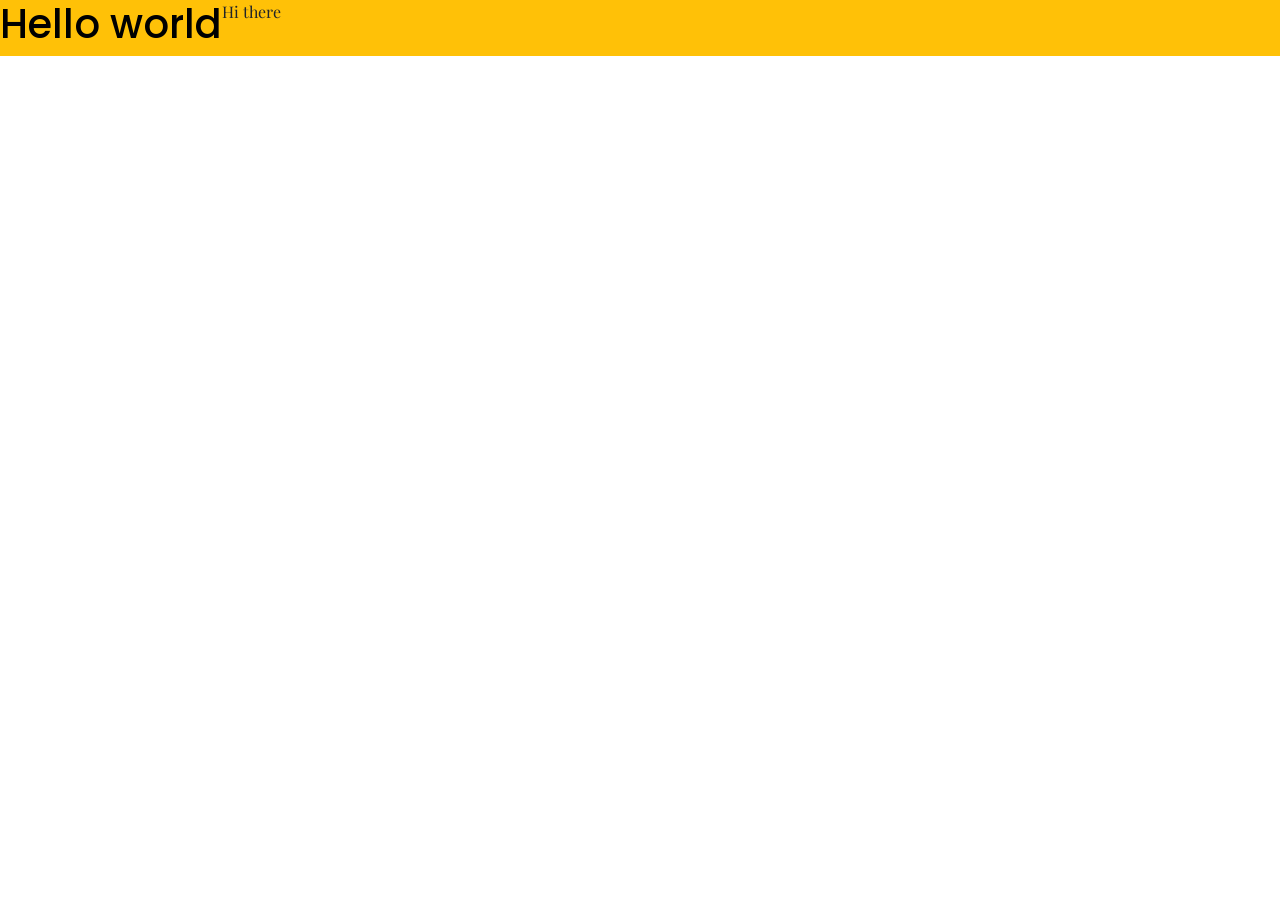
==== index.html @ 1c26becf "Added bootstrap and fonts" ====
<!doctype html>
<html lang="en">
  <head>
    <meta charset="UTF-8" />

    <link
      href="https://cdn.jsdelivr.net/npm/bootstrap@5.3.8/dist/css/bootstrap.min.css"
      rel="stylesheet"
      integrity="sha384-sRIl4kxILFvY47J16cr9ZwB07vP4J8+LH7qKQnuqkuIAvNWLzeN8tE5YBujZqJLB"
      crossorigin="anonymous"
    />
    <link rel="preconnect" href="https://fonts.googleapis.com" />
    <link rel="preconnect" href="https://fonts.gstatic.com" crossorigin />
    <link
      href="https://fonts.googleapis.com/css2?family=Playfair+Display:wght@700&family=Poppins:wght@500;700;800&display=swap"
      rel="stylesheet"
    />
    <script
      src="https://cdn.jsdelivr.net/npm/bootstrap@5.3.8/dist/js/bootstrap.bundle.min.js"
      integrity="sha384-FKyoEForCGlyvwx9Hj09JcYn3nv7wiPVlz7YYwJrWVcXK/BmnVDxM+D2scQbITxI"
      crossorigin="anonymous"
    ></script>
    <link rel="stylesheet" href="styles/portfolio.css" />
    <meta name="viewport" content="width=device-width, initial-scale=1.0" />
    <title>Document</title>
  </head>
  <body>
    <div class="d-flex bg-warning">
      <h1>Hello world</h1>
      <p>Hi there</p>
    </div>
  </body>
</html>
---- styles/portfolio.css ----
/* font-family: "Poppins", sans-serif; */
/* font-family: "Playfair Display", serif; */

body {
}

h1 {
  color: black;
  font-family: "Poppins", sans-serif;
}

p {
  font-family: "Playfair Display", serif;
  font-weight: normal;
}
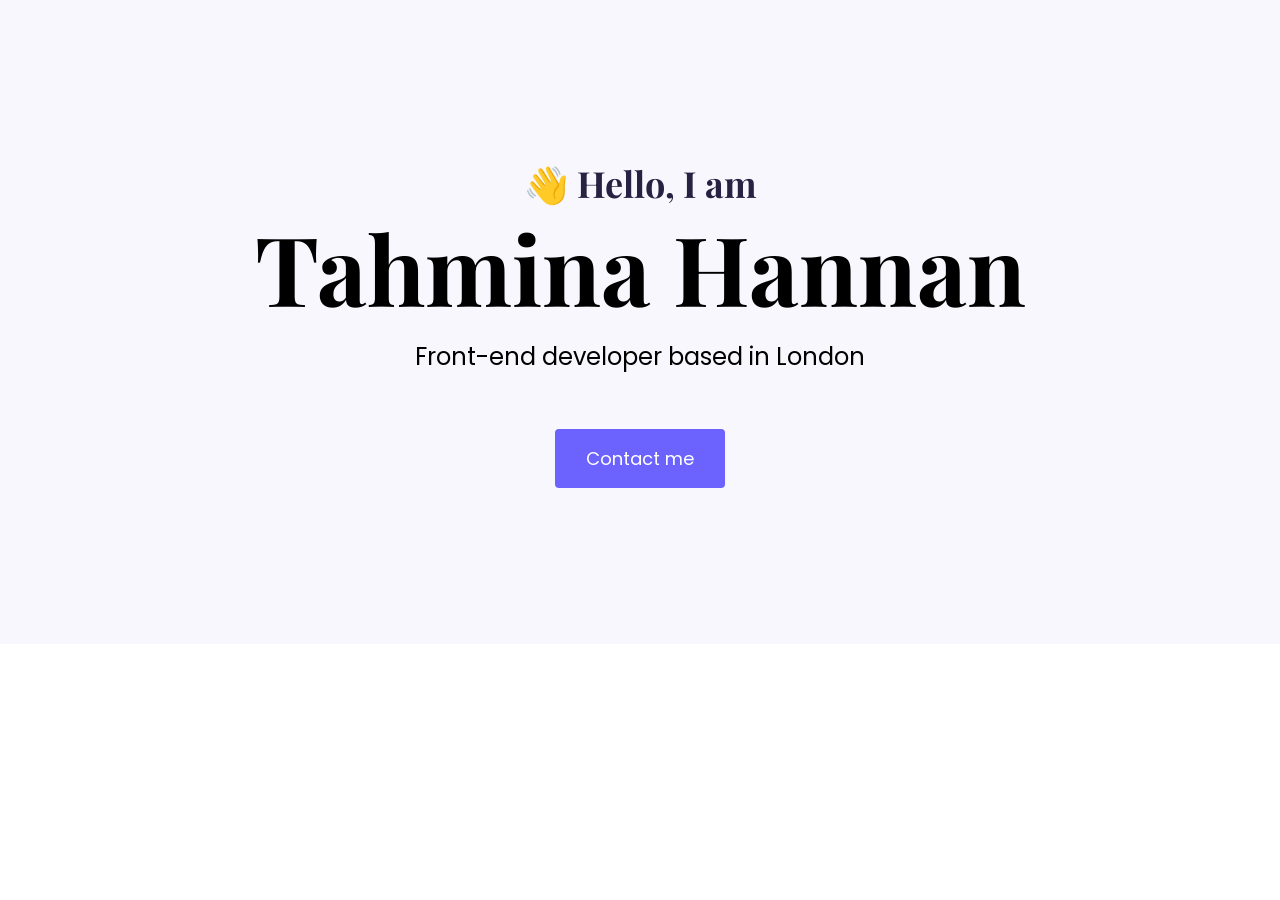
==== commit 0f70c098: "Added bootstrap CSS to homepage hero" ====
--- a/index.html
+++ b/index.html
@@ -9,12 +9,17 @@
       integrity="sha384-sRIl4kxILFvY47J16cr9ZwB07vP4J8+LH7qKQnuqkuIAvNWLzeN8tE5YBujZqJLB"
       crossorigin="anonymous"
     />
-    <link rel="preconnect" href="https://fonts.googleapis.com" />
-    <link rel="preconnect" href="https://fonts.gstatic.com" crossorigin />
+
     <link
       href="https://fonts.googleapis.com/css2?family=Playfair+Display:wght@700&family=Poppins:wght@500;700;800&display=swap"
       rel="stylesheet"
     />
+
+    <link
+      href="https://fonts.googleapis.com/css2?family=Playfair+Display:wght@700&family=Poppins:wght@500;700;800&display=swap"
+      rel="stylesheet"
+    />
+
     <script
       src="https://cdn.jsdelivr.net/npm/bootstrap@5.3.8/dist/js/bootstrap.bundle.min.js"
       integrity="sha384-FKyoEForCGlyvwx9Hj09JcYn3nv7wiPVlz7YYwJrWVcXK/BmnVDxM+D2scQbITxI"
@@ -25,9 +30,15 @@
     <title>Document</title>
   </head>
   <body>
-    <div class="d-flex bg-warning">
-      <h1>Hello world</h1>
-      <p>Hi there</p>
+    <div class="hero">
+      <p>👋 Hello, I am</p>
+
+      <h1>Tahmina Hannan</h1>
+      <h2 class="mb-5">Front-end developer based in London</h2>
+
+      <div>
+        <a href="#" class="btn btn-branding">Contact me</a>
+      </div>
     </div>
   </body>
 </html>
--- a/styles/portfolio.css
+++ b/styles/portfolio.css
@@ -1,15 +1,62 @@
 /* font-family: "Poppins", sans-serif; */
 /* font-family: "Playfair Display", serif; */
 
+:root {
+  --branding-color: #6c63ff;
+  --secondary-color: #f9f7fe;
+  --heading-font-family: "Playfair Display", serif;
+  --default-font-family: "Poppins", sans-serif;
+}
+
 body {
+  font-family: var(--default-font-family);
+}
+
+h1,
+h2,
+h3,
+h4,
+h5,
+h6 {
+  color: black;
+  font-family: var(--heading-font-family);
+  font-weight: bold;
 }
 
 h1 {
-  color: black;
-  font-family: "Poppins", sans-serif;
+  font-size: 96px;
+}
+p {
+  font-weight: normal;
 }
 
-p {
-  font-family: "Playfair Display", serif;
+.hero {
+  font-size: 36px;
+  background: var(--secondary-color);
+  text-align: center;
+  padding: 156px 0;
+}
+
+.hero p {
+  font-family: var(--heading-font-family);
+  font-size: 36px;
+  font-weight: bold;
+  margin: 0;
+  color: #272142;
+}
+
+.hero h2 {
+  font-family: "Poppins", sans-serif;
   font-weight: normal;
+  line-height: 2;
+  font-size: 24px;
 }
+
+.btn-branding {
+  background-color: var(--branding-color);
+  border-radius: 4px;
+  color: white;
+  font-size: 18px;
+  line-height: 27px;
+  padding: 15px 30px;
+}
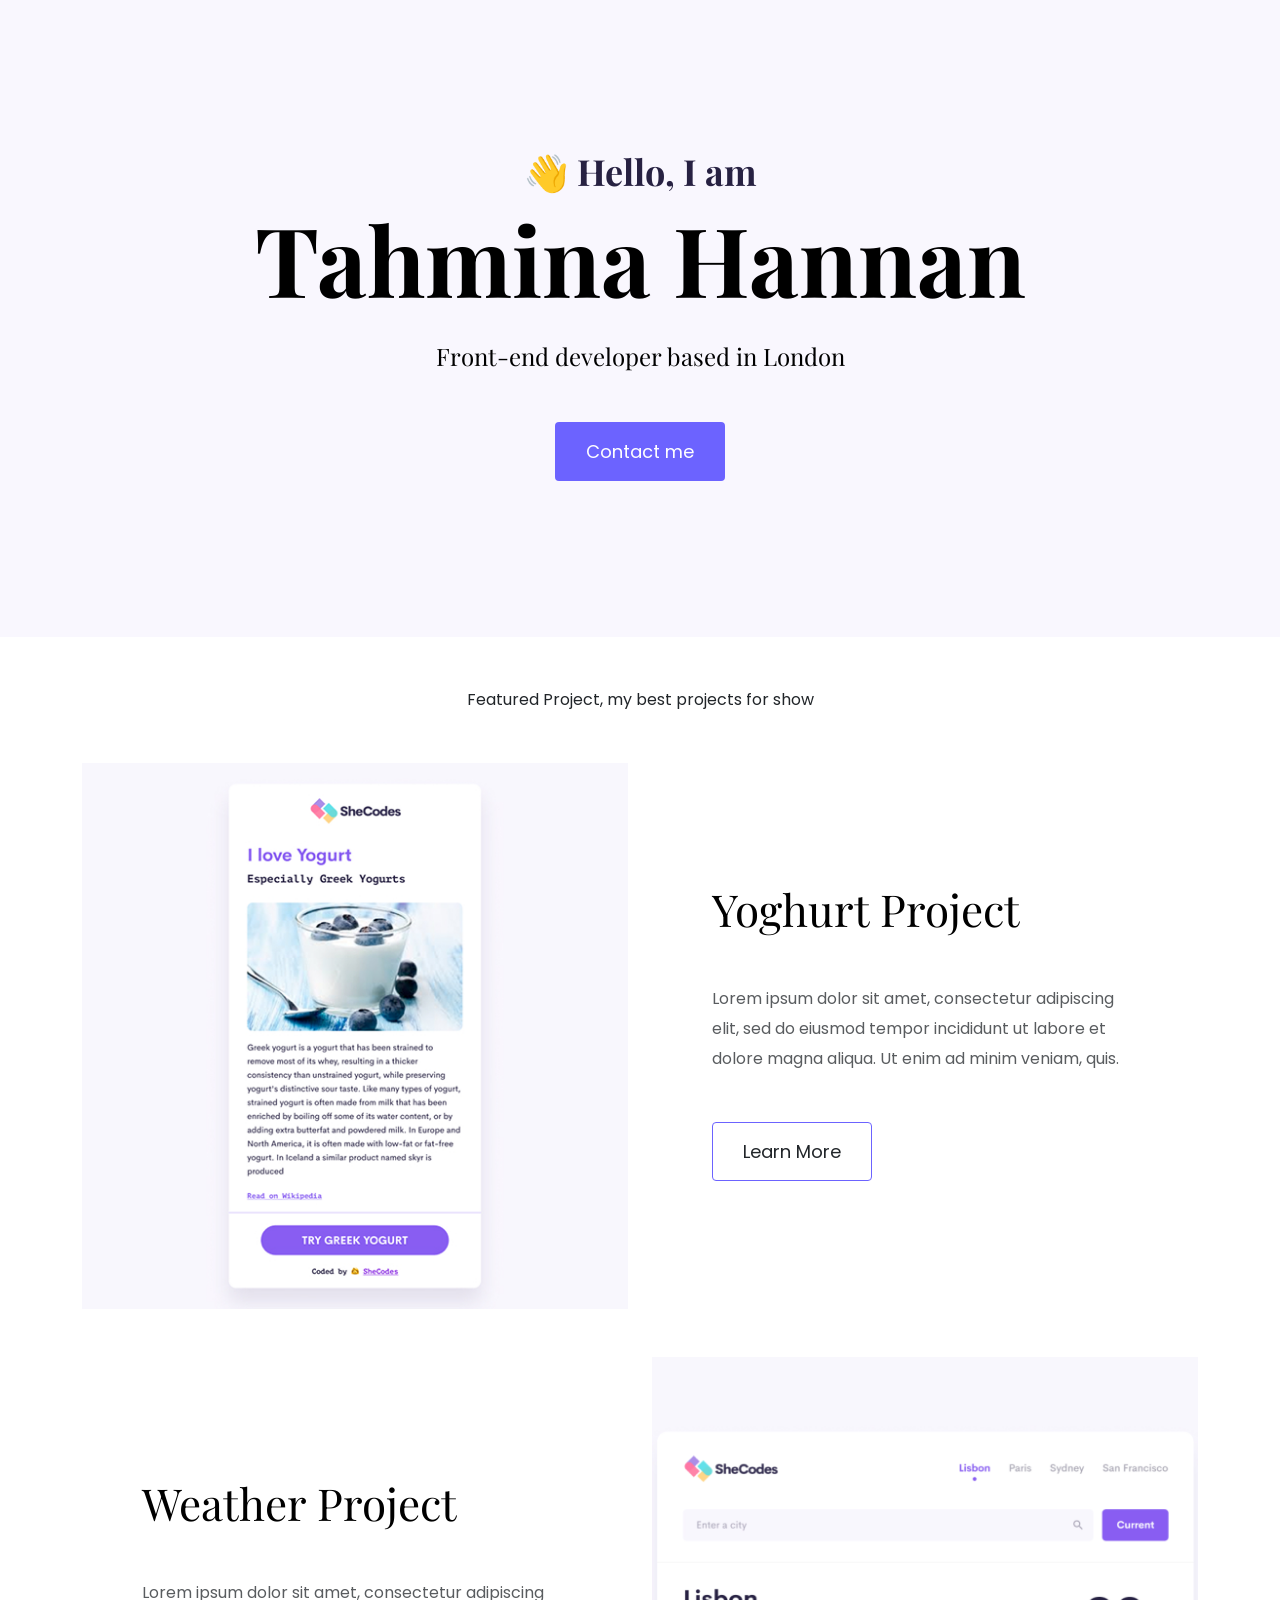
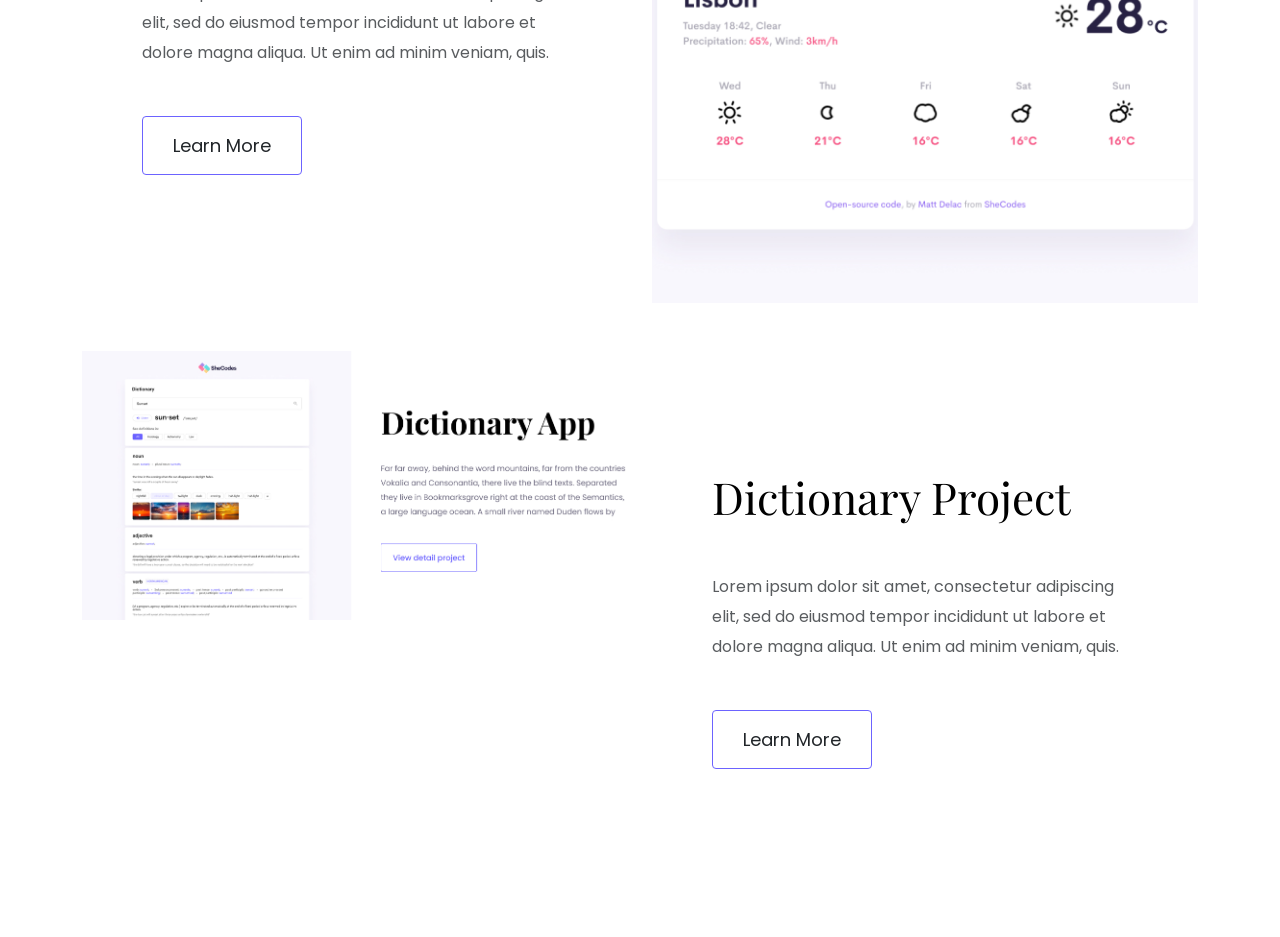
==== commit 21502728: "Added 2 more projects and applied containers" ====
--- a/index.html
+++ b/index.html
@@ -29,6 +29,7 @@
     <meta name="viewport" content="width=device-width, initial-scale=1.0" />
     <title>Document</title>
   </head>
+
   <body>
     <div class="hero">
       <p>👋 Hello, I am</p>
@@ -40,5 +41,79 @@
         <a href="#" class="btn btn-branding">Contact me</a>
       </div>
     </div>
+
+    <p class="text-center m-5">Featured Project, my best projects for show</p>
+
+    <div class="container">
+      <div class="row mb-5">
+        <!-- Yoghurt Project -->
+        <div class="col d-none d-lg-block">
+          <img
+            src="images/yoghurt.jpg"
+            class="img-fluid"
+            alt="Yoghurt Project"
+          />
+        </div>
+
+        <div class="col">
+          <div class="project-description">
+            <h2 class="mb-5">Yoghurt Project</h2>
+            <p class="mb-5 text-muted">
+              Lorem ipsum dolor sit amet, consectetur adipiscing elit, sed do
+              eiusmod tempor incididunt ut labore et dolore magna aliqua. Ut
+              enim ad minim veniam, quis.
+            </p>
+            <a href="" class="btn btn-branding-outline">Learn More</a>
+          </div>
+        </div>
+      </div>
+
+      <div class="row mb-5">
+        <!-- weather Project -->
+
+        <div class="col">
+          <div class="project-description">
+            <h2 class="mb-5">Weather Project</h2>
+            <p class="mb-5 text-muted">
+              Lorem ipsum dolor sit amet, consectetur adipiscing elit, sed do
+              eiusmod tempor incididunt ut labore et dolore magna aliqua. Ut
+              enim ad minim veniam, quis.
+            </p>
+
+            <a href="" class="btn btn-branding-outline">Learn More</a>
+          </div>
+        </div>
+        <div class="col d-none d-lg-block">
+          <img
+            src="images/weather.jpg"
+            class="img-fluid"
+            alt="Weather Project"
+          />
+        </div>
+      </div>
+
+      <div class="row mb-5">
+        <!-- Dictionary Project -->
+        <div class="col d-none d-lg-block">
+          <img
+            src="images/Dictionary.jpg"
+            class="img-fluid"
+            alt="Dictionary Project"
+          />
+        </div>
+
+        <div class="col">
+          <div class="project-description">
+            <h2 class="mb-5">Dictionary Project</h2>
+            <p class="mb-5 text-muted">
+              Lorem ipsum dolor sit amet, consectetur adipiscing elit, sed do
+              eiusmod tempor incididunt ut labore et dolore magna aliqua. Ut
+              enim ad minim veniam, quis.
+            </p>
+            <a href="" class="btn btn-branding-outline">Learn More</a>
+          </div>
+        </div>
+      </div>
+    </div>
   </body>
 </html>
--- a/styles/portfolio.css
+++ b/styles/portfolio.css
@@ -25,9 +25,17 @@
 
 h1 {
   font-size: 96px;
+  line-height: 1.5;
+}
+
+h2 {
+  font-weight: normal;
+  font-size: 44px;
 }
 p {
   font-weight: normal;
+  font-size: 16px;
+  line-height: 30px;
 }
 
 .hero {
@@ -46,9 +54,9 @@
 }
 
 .hero h2 {
-  font-family: "Poppins", sans-serif;
+  font-family: var(--heading-font-family);
   font-weight: normal;
-  line-height: 2;
+  line-height: 1.5;
   font-size: 24px;
 }
 
@@ -60,3 +68,26 @@
   line-height: 27px;
   padding: 15px 30px;
 }
+
+.btn-branding-outline {
+  columns: var(--branding-color);
+  border: 1px solid var(--branding-color);
+  border-radius: 4px;
+  font-size: 18px;
+  line-height: 27px;
+  padding: 15px 30px;
+}
+
+.project-description {
+  padding: 120px 60px;
+}
+
+@media (max-width: 900px) {
+  h1 {
+    font-size: 44px;
+    line-height: 2;
+  }
+  h2 {
+    font-size: 44px;
+  }
+}
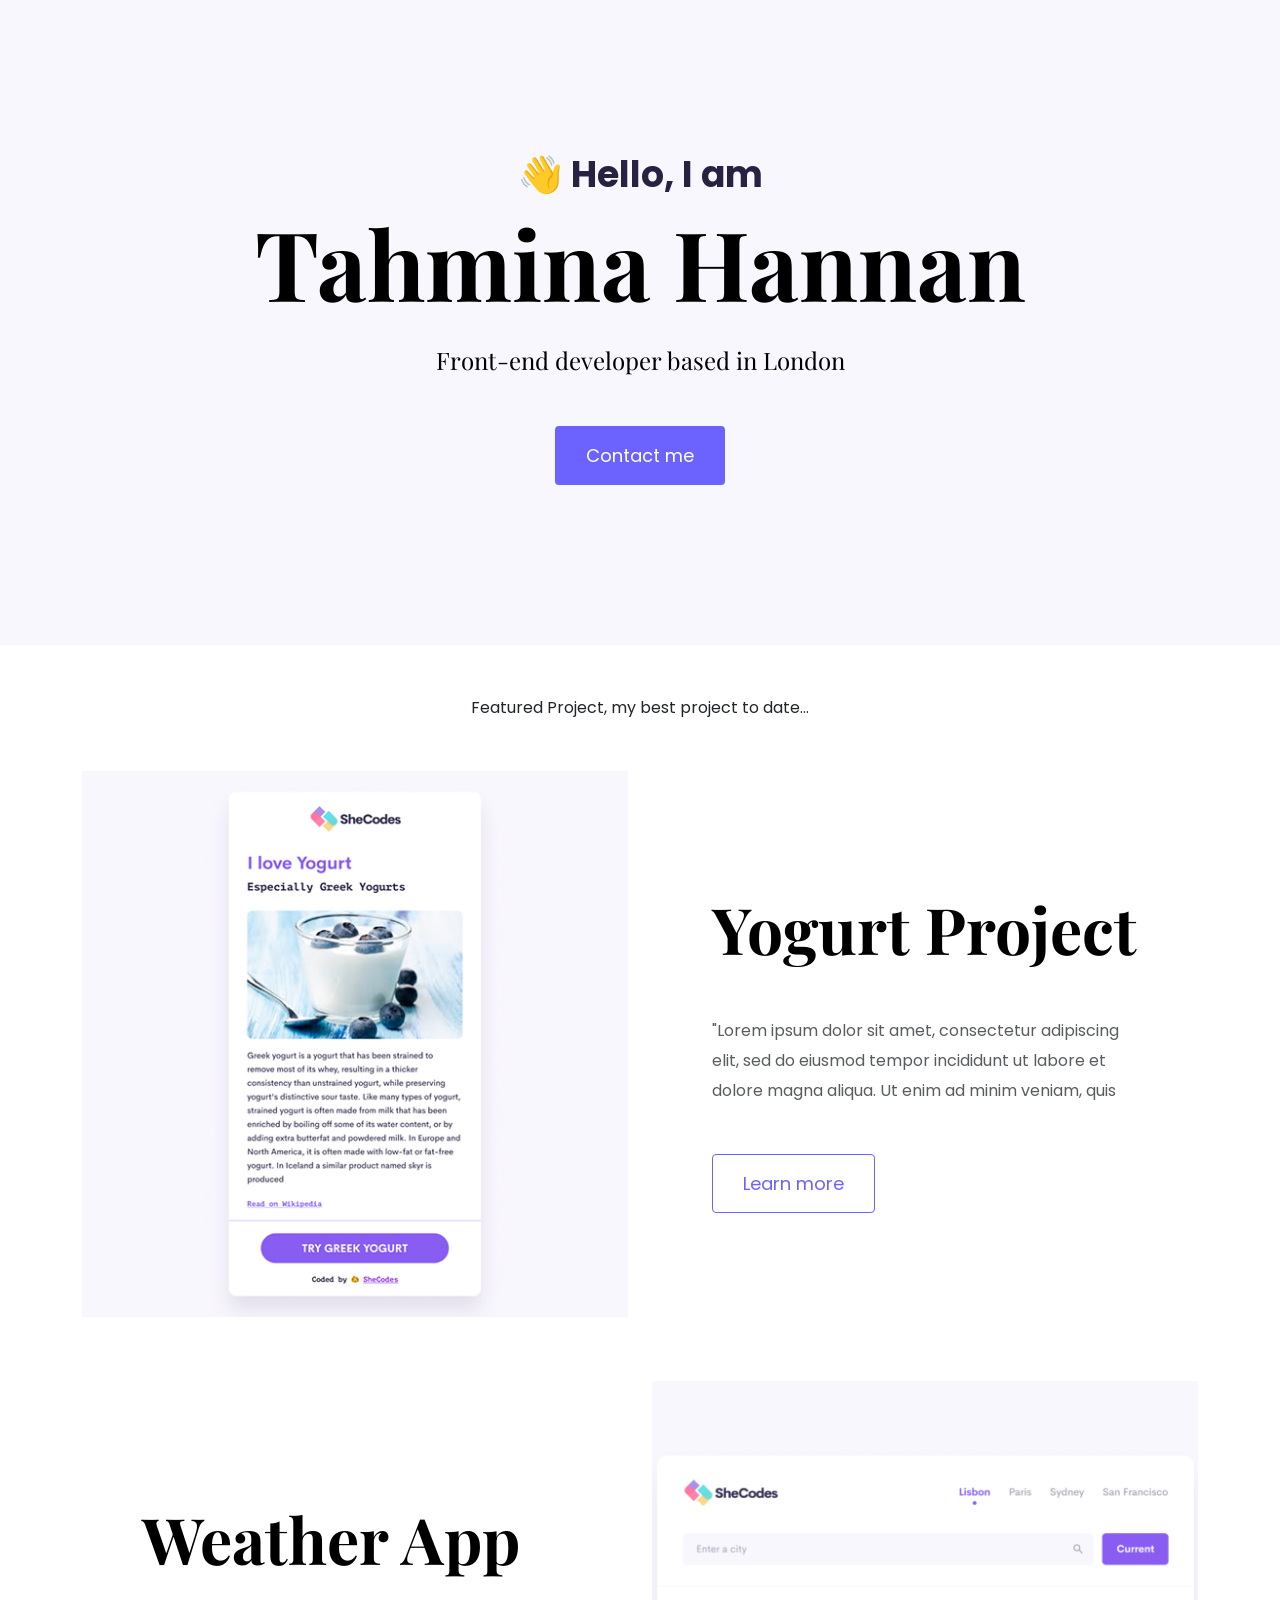
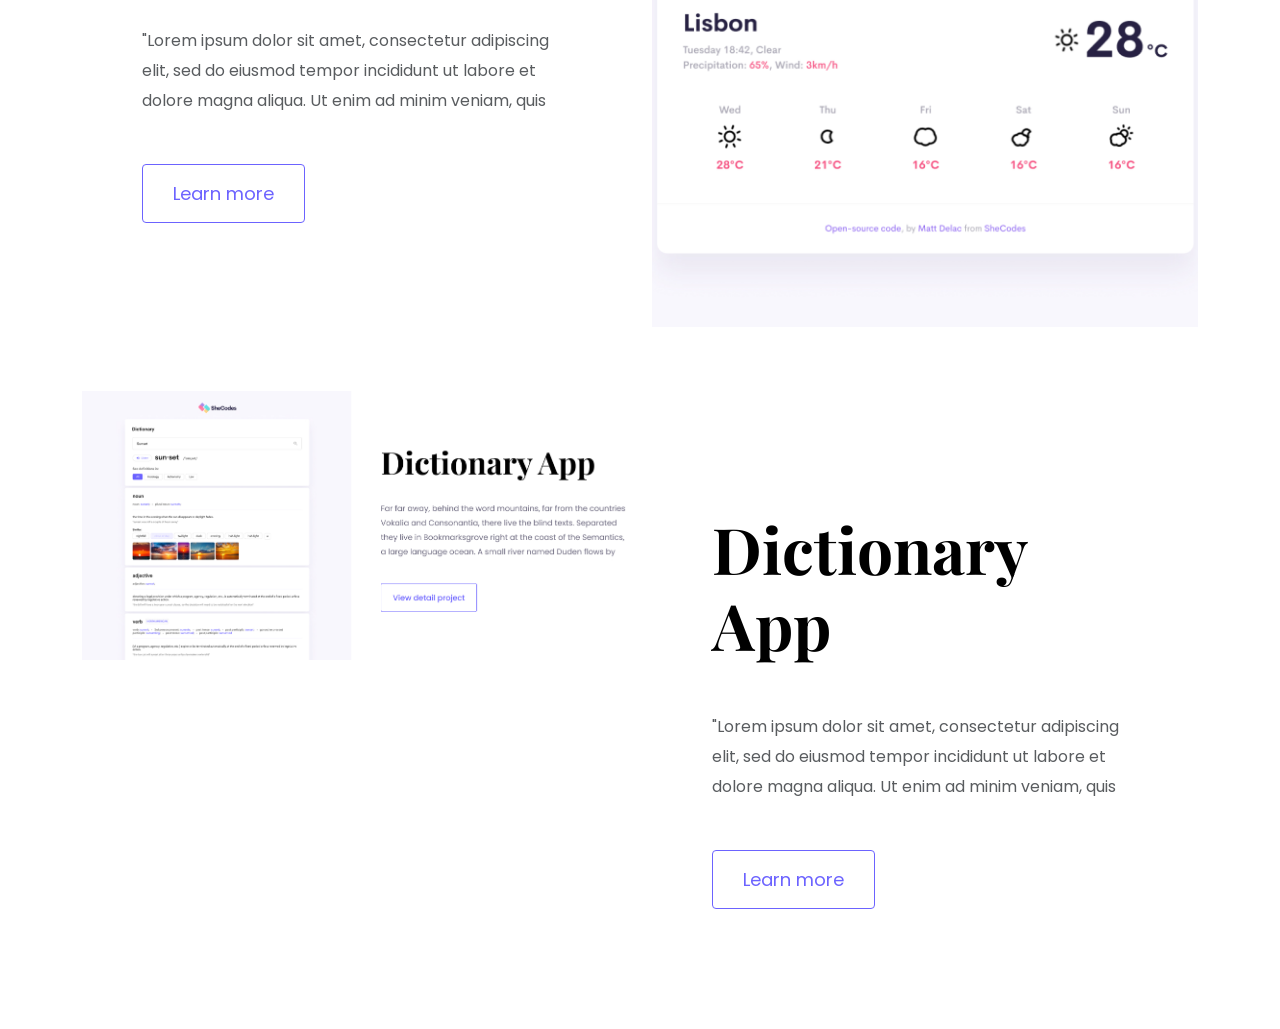
==== commit f514f7b3: "Adjusted html lines" ====
--- a/index.html
+++ b/index.html
@@ -41,76 +41,58 @@
         <a href="#" class="btn btn-branding">Contact me</a>
       </div>
     </div>
-
-    <p class="text-center m-5">Featured Project, my best projects for show</p>
-
+    <p class="text-center m-5">Featured Project, my best project to date...</p>
     <div class="container">
+      <!-- Yoghurt project -->
       <div class="row mb-5">
-        <!-- Yoghurt Project -->
         <div class="col d-none d-lg-block">
-          <img
-            src="images/yoghurt.jpg"
-            class="img-fluid"
-            alt="Yoghurt Project"
-          />
+          <img src="images/yoghurt.jpg" class="img-fluid" alt="" />
         </div>
-
         <div class="col">
-          <div class="project-description">
-            <h2 class="mb-5">Yoghurt Project</h2>
+          <div class="project-desciption">
+            <h2 class="mb-5">Yogurt Project</h2>
             <p class="mb-5 text-muted">
-              Lorem ipsum dolor sit amet, consectetur adipiscing elit, sed do
+              "Lorem ipsum dolor sit amet, consectetur adipiscing elit, sed do
               eiusmod tempor incididunt ut labore et dolore magna aliqua. Ut
-              enim ad minim veniam, quis.
+              enim ad minim veniam, quis
             </p>
-            <a href="" class="btn btn-branding-outline">Learn More</a>
+            <a href="" class="btn btn-branding-outline"> Learn more </a>
           </div>
         </div>
       </div>
 
+      <!-- Weather project -->
       <div class="row mb-5">
-        <!-- weather Project -->
-
         <div class="col">
-          <div class="project-description">
-            <h2 class="mb-5">Weather Project</h2>
+          <div class="project-desciption">
+            <h2 class="mb-5">Weather App</h2>
             <p class="mb-5 text-muted">
-              Lorem ipsum dolor sit amet, consectetur adipiscing elit, sed do
+              "Lorem ipsum dolor sit amet, consectetur adipiscing elit, sed do
               eiusmod tempor incididunt ut labore et dolore magna aliqua. Ut
-              enim ad minim veniam, quis.
+              enim ad minim veniam, quis
             </p>
-
-            <a href="" class="btn btn-branding-outline">Learn More</a>
+            <a href="" class="btn btn-branding-outline"> Learn more </a>
           </div>
         </div>
         <div class="col d-none d-lg-block">
-          <img
-            src="images/weather.jpg"
-            class="img-fluid"
-            alt="Weather Project"
-          />
+          <img src="images/weather.jpg" class="img-fluid" alt="" />
         </div>
       </div>
 
-      <div class="row mb-5">
-        <!-- Dictionary Project -->
+      <!-- Dictionary project -->
+      <div class="row">
         <div class="col d-none d-lg-block">
-          <img
-            src="images/Dictionary.jpg"
-            class="img-fluid"
-            alt="Dictionary Project"
-          />
+          <img src="images/Dictionary.jpg" class="img-fluid" alt="" />
         </div>
-
         <div class="col">
-          <div class="project-description">
-            <h2 class="mb-5">Dictionary Project</h2>
+          <div class="project-desciption">
+            <h2 class="mb-5">Dictionary App</h2>
             <p class="mb-5 text-muted">
-              Lorem ipsum dolor sit amet, consectetur adipiscing elit, sed do
+              "Lorem ipsum dolor sit amet, consectetur adipiscing elit, sed do
               eiusmod tempor incididunt ut labore et dolore magna aliqua. Ut
-              enim ad minim veniam, quis.
+              enim ad minim veniam, quis
             </p>
-            <a href="" class="btn btn-branding-outline">Learn More</a>
+            <a href="" class="btn btn-branding-outline"> Learn more </a>
           </div>
         </div>
       </div>
--- a/styles/portfolio.css
+++ b/styles/portfolio.css
@@ -29,9 +29,9 @@
 }
 
 h2 {
-  font-weight: normal;
-  font-size: 44px;
+  font-size: 64px;
 }
+
 p {
   font-weight: normal;
   font-size: 16px;
@@ -39,14 +39,12 @@
 }
 
 .hero {
-  font-size: 36px;
   background: var(--secondary-color);
   text-align: center;
-  padding: 156px 0;
+  padding: 160px 20px;
 }
 
 .hero p {
-  font-family: var(--heading-font-family);
   font-size: 36px;
   font-weight: bold;
   margin: 0;
@@ -61,7 +59,7 @@
 }
 
 .btn-branding {
-  background-color: var(--branding-color);
+  background: var(--branding-color);
   border-radius: 4px;
   color: white;
   font-size: 18px;
@@ -70,7 +68,7 @@
 }
 
 .btn-branding-outline {
-  columns: var(--branding-color);
+  color: var(--branding-color);
   border: 1px solid var(--branding-color);
   border-radius: 4px;
   font-size: 18px;
@@ -78,7 +76,7 @@
   padding: 15px 30px;
 }
 
-.project-description {
+.project-desciption {
   padding: 120px 60px;
 }
 
@@ -87,7 +85,17 @@
     font-size: 44px;
     line-height: 2;
   }
+
   h2 {
     font-size: 44px;
   }
+
+  .hero {
+    padding: 80px 20px;
+  }
+
+  .project-desciption {
+    padding: 0;
+    text-align: center;
+  }
 }
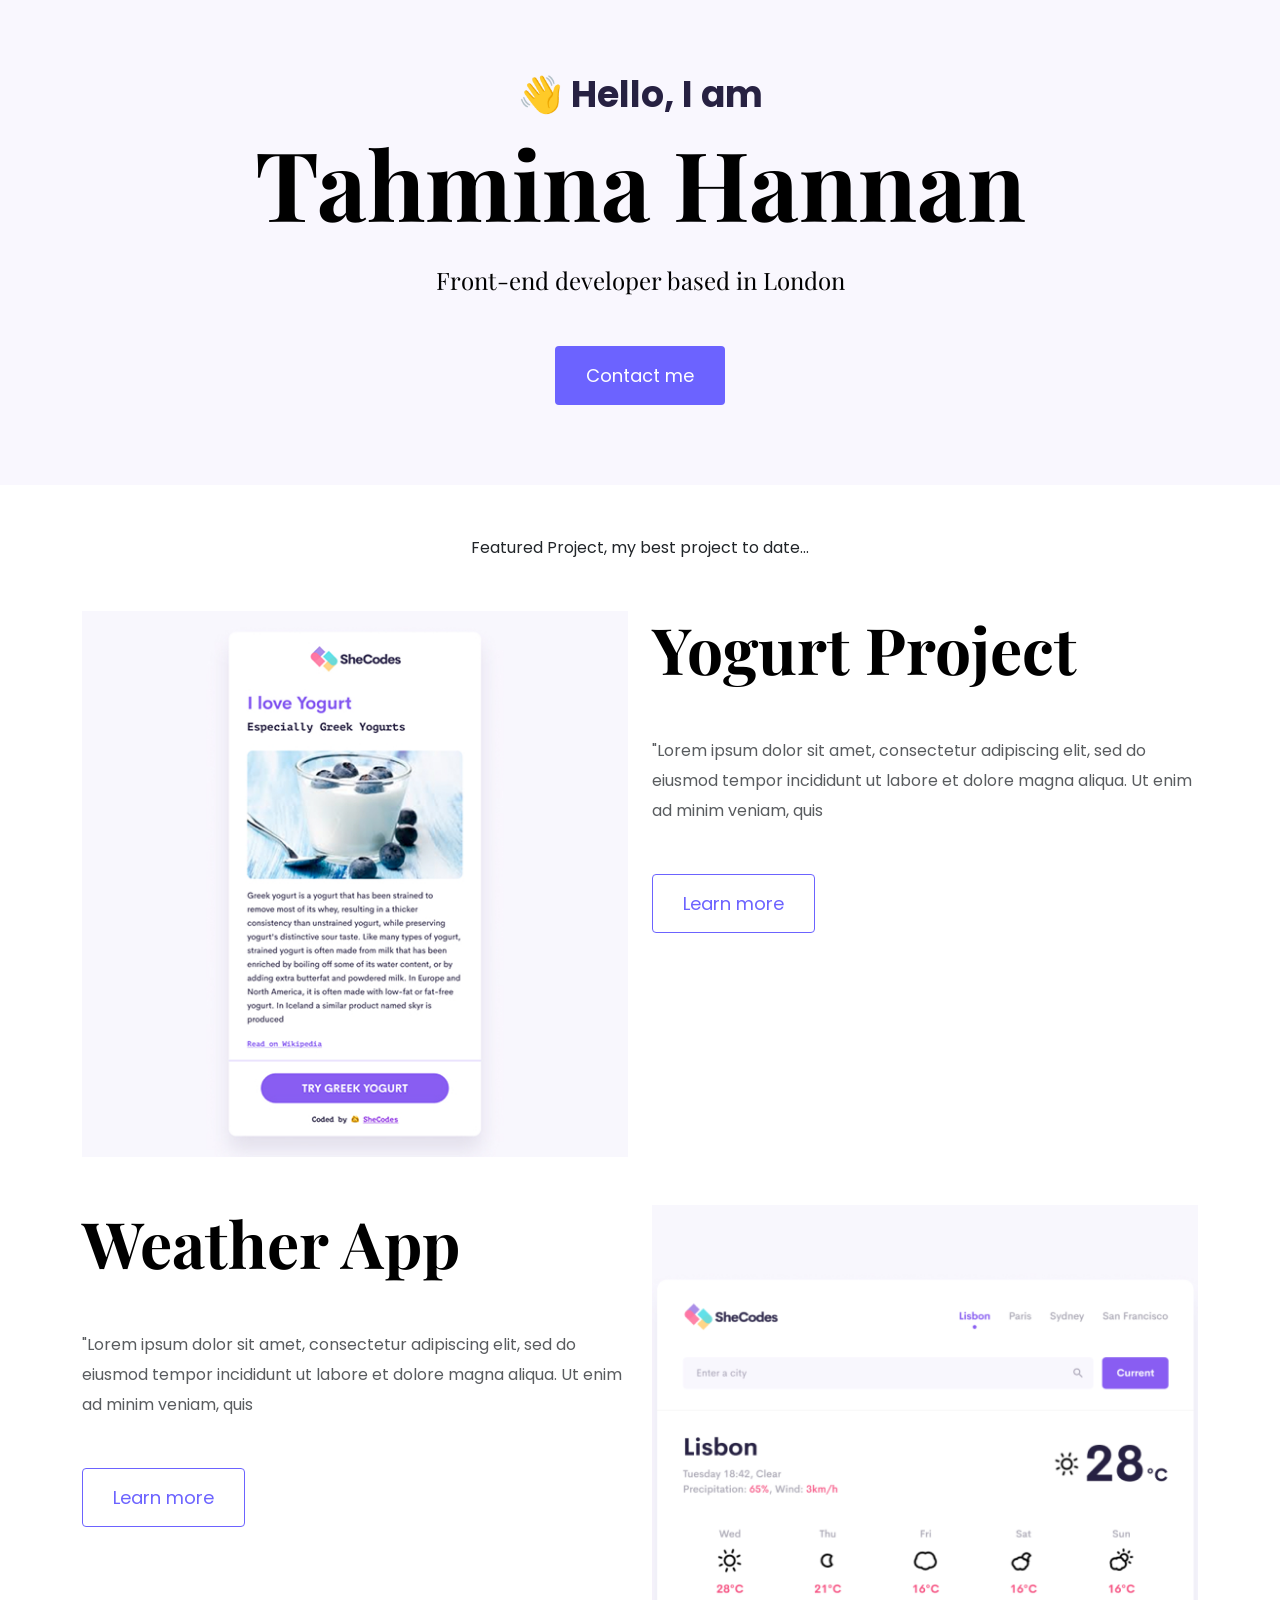
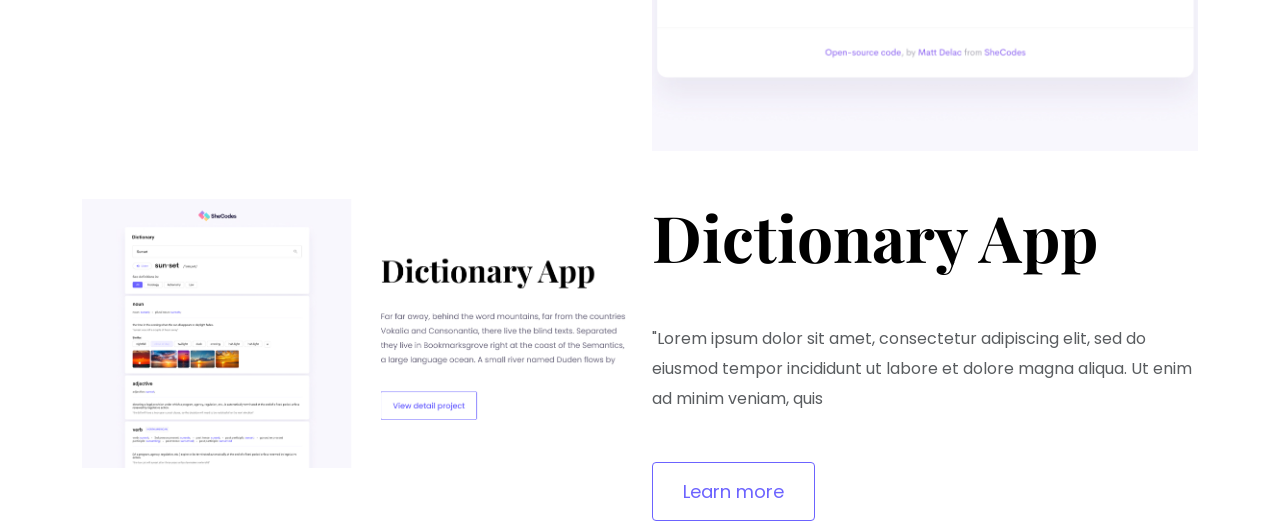
==== commit dc832c35: "Added works page with added css" ====
--- a/index.html
+++ b/index.html
@@ -27,7 +27,7 @@
     ></script>
     <link rel="stylesheet" href="styles/portfolio.css" />
     <meta name="viewport" content="width=device-width, initial-scale=1.0" />
-    <title>Document</title>
+    <title>Homepage</title>
   </head>
 
   <body>
--- a/styles/portfolio.css
+++ b/styles/portfolio.css
@@ -44,6 +44,20 @@
   padding: 160px 20px;
 }
 
+.hero {
+  padding: 80px 20px;
+}
+
+.content {
+  text-align: center;
+  padding: 0;
+}
+
+.project-description {
+  padding: 0;
+  text-align: center;
+}
+
 .hero p {
   font-size: 36px;
   font-weight: bold;
@@ -56,6 +70,35 @@
   font-weight: normal;
   line-height: 1.5;
   font-size: 24px;
+}
+
+.content-container {
+  padding: 160px 20px;
+}
+
+.content h1 {
+  font-size: 64px;
+  line-height: 80px;
+}
+
+.content h2 {
+  font-size: 18px;
+  font-family: var(--default-font-family);
+}
+
+.content h3 {
+  font: size 24px;
+  line-height: 1.5;
+  margin-bottom: 20px 0px 0px;
+  font-family: var(--default-font-family);
+}
+
+.content p {
+  font-size: 14px;
+}
+
+.content {
+  margin: 30px;
 }
 
 .btn-branding {
@@ -76,14 +119,10 @@
   padding: 15px 30px;
 }
 
-.project-desciption {
-  padding: 120px 60px;
-}
-
 @media (max-width: 900px) {
   h1 {
     font-size: 44px;
-    line-height: 2;
+    line-height: 56px;
   }
 
   h2 {
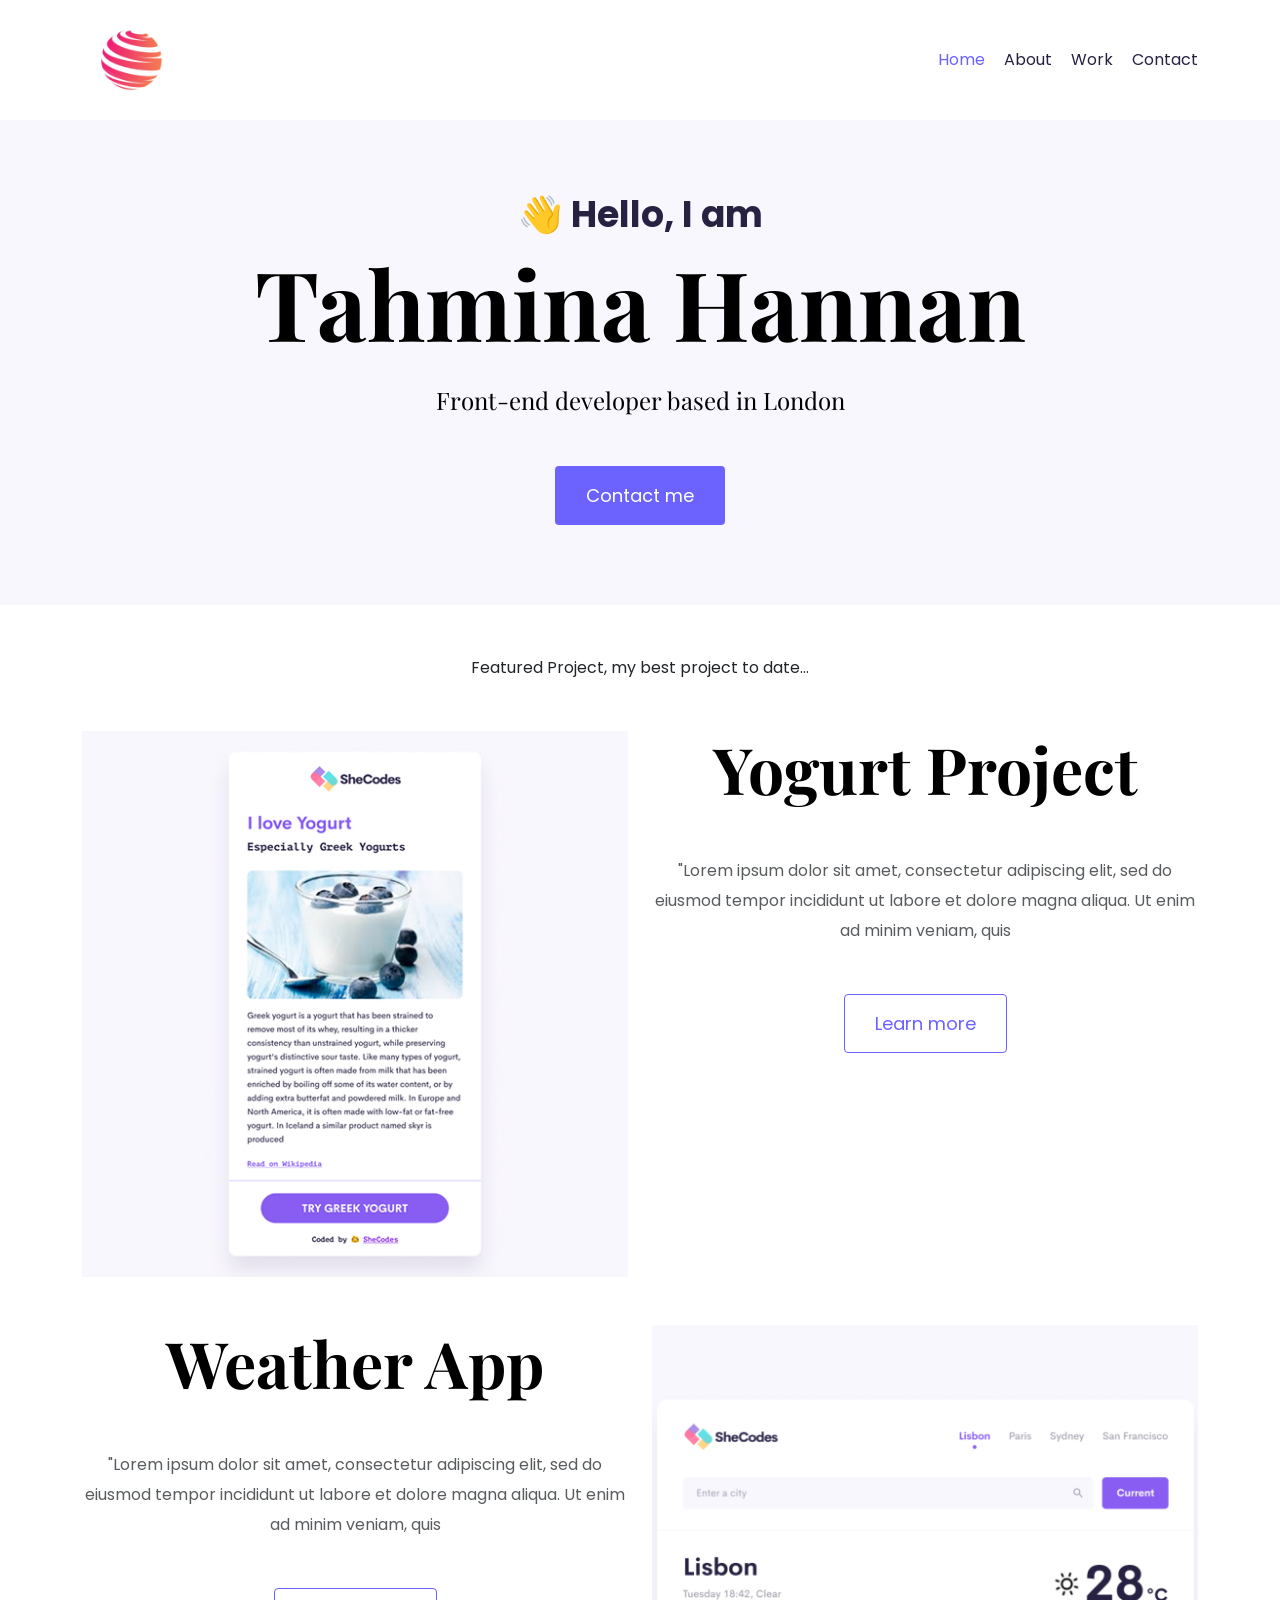
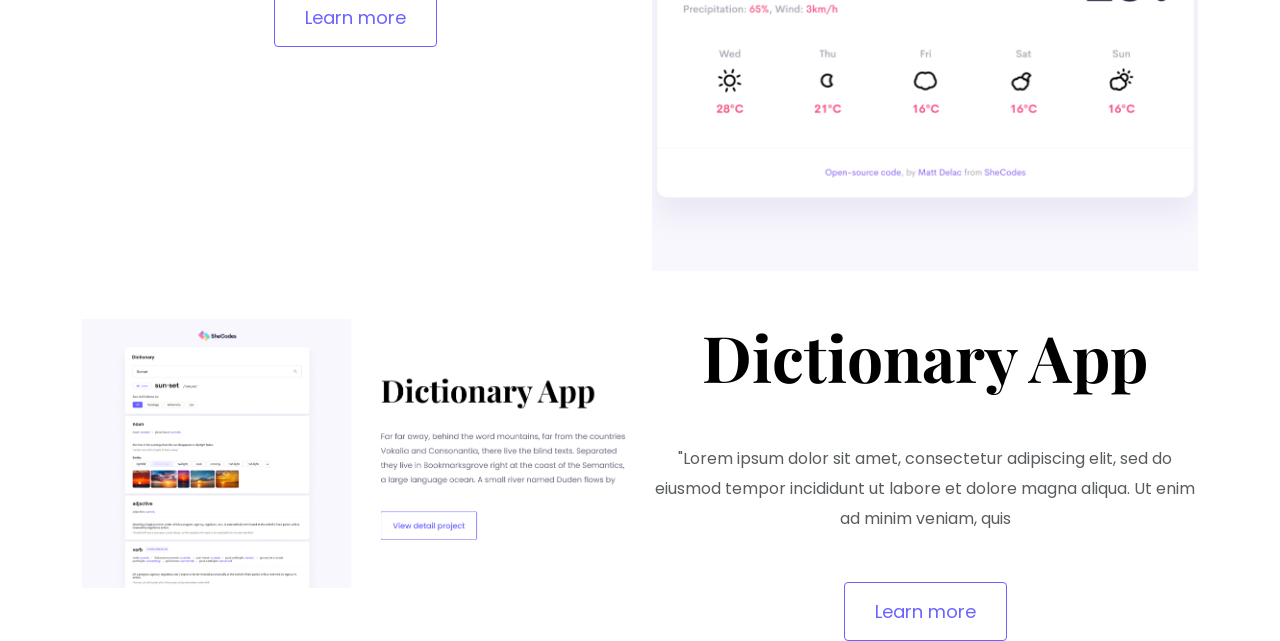
==== commit e8fc639b: "added header and logo to main index page" ====
--- a/index.html
+++ b/index.html
@@ -31,6 +31,20 @@
   </head>
 
   <body>
+    <div class="container">
+      <nav class="d-flex justify-content-between align-items-center">
+        <a href="/">
+          <img src="images/logo.jpg" class="logo" alt="Logo" />
+        </a>
+        <ul>
+          <li class="active"><a href="/">Home</a></li>
+          <li><a href="/about.html">About</a></li>
+          <li><a href="/work.html">Work</a></li>
+          <li><a href="/contact.html">Contact</a></li>
+        </ul>
+      </nav>
+    </div>
+
     <div class="hero">
       <p>👋 Hello, I am</p>
 
@@ -49,7 +63,7 @@
           <img src="images/yoghurt.jpg" class="img-fluid" alt="" />
         </div>
         <div class="col">
-          <div class="project-desciption">
+          <div class="project-description">
             <h2 class="mb-5">Yogurt Project</h2>
             <p class="mb-5 text-muted">
               "Lorem ipsum dolor sit amet, consectetur adipiscing elit, sed do
@@ -64,7 +78,7 @@
       <!-- Weather project -->
       <div class="row mb-5">
         <div class="col">
-          <div class="project-desciption">
+          <div class="project-description">
             <h2 class="mb-5">Weather App</h2>
             <p class="mb-5 text-muted">
               "Lorem ipsum dolor sit amet, consectetur adipiscing elit, sed do
@@ -85,7 +99,7 @@
           <img src="images/Dictionary.jpg" class="img-fluid" alt="" />
         </div>
         <div class="col">
-          <div class="project-desciption">
+          <div class="project-description">
             <h2 class="mb-5">Dictionary App</h2>
             <p class="mb-5 text-muted">
               "Lorem ipsum dolor sit amet, consectetur adipiscing elit, sed do
--- a/styles/portfolio.css
+++ b/styles/portfolio.css
@@ -58,6 +58,37 @@
   text-align: center;
 }
 
+.logo {
+  max-height: 80px;
+}
+
+nav {
+  padding: 20px 0;
+}
+
+nav ul {
+  margin: 0;
+  padding: 0;
+}
+
+nav li {
+  display: inline;
+  list-style: none;
+  line-height: 42px;
+  margin-left: 15px;
+}
+
+nav a {
+  text-decoration: none;
+  color: #272142;
+  transition: all 100ms ease-in-out;
+}
+
+nav a:hover,
+nav li.active a {
+  color: var(--branding-color);
+}
+
 .hero p {
   font-size: 36px;
   font-weight: bold;
@@ -87,7 +118,7 @@
 }
 
 .content h3 {
-  font: size 24px;
+  font-size: 24px;
   line-height: 1.5;
   margin-bottom: 20px 0px 0px;
   font-family: var(--default-font-family);
@@ -129,12 +160,14 @@
     font-size: 44px;
   }
 
-  .hero {
-    padding: 80px 20px;
-  }
-
-  .project-desciption {
-    padding: 0;
+  .project-description {
     text-align: center;
+    padding: 0 20px;
   }
 }
+
+.content img {
+  width: 100%;
+  height: 300px;
+  object-fit: cover;
+}
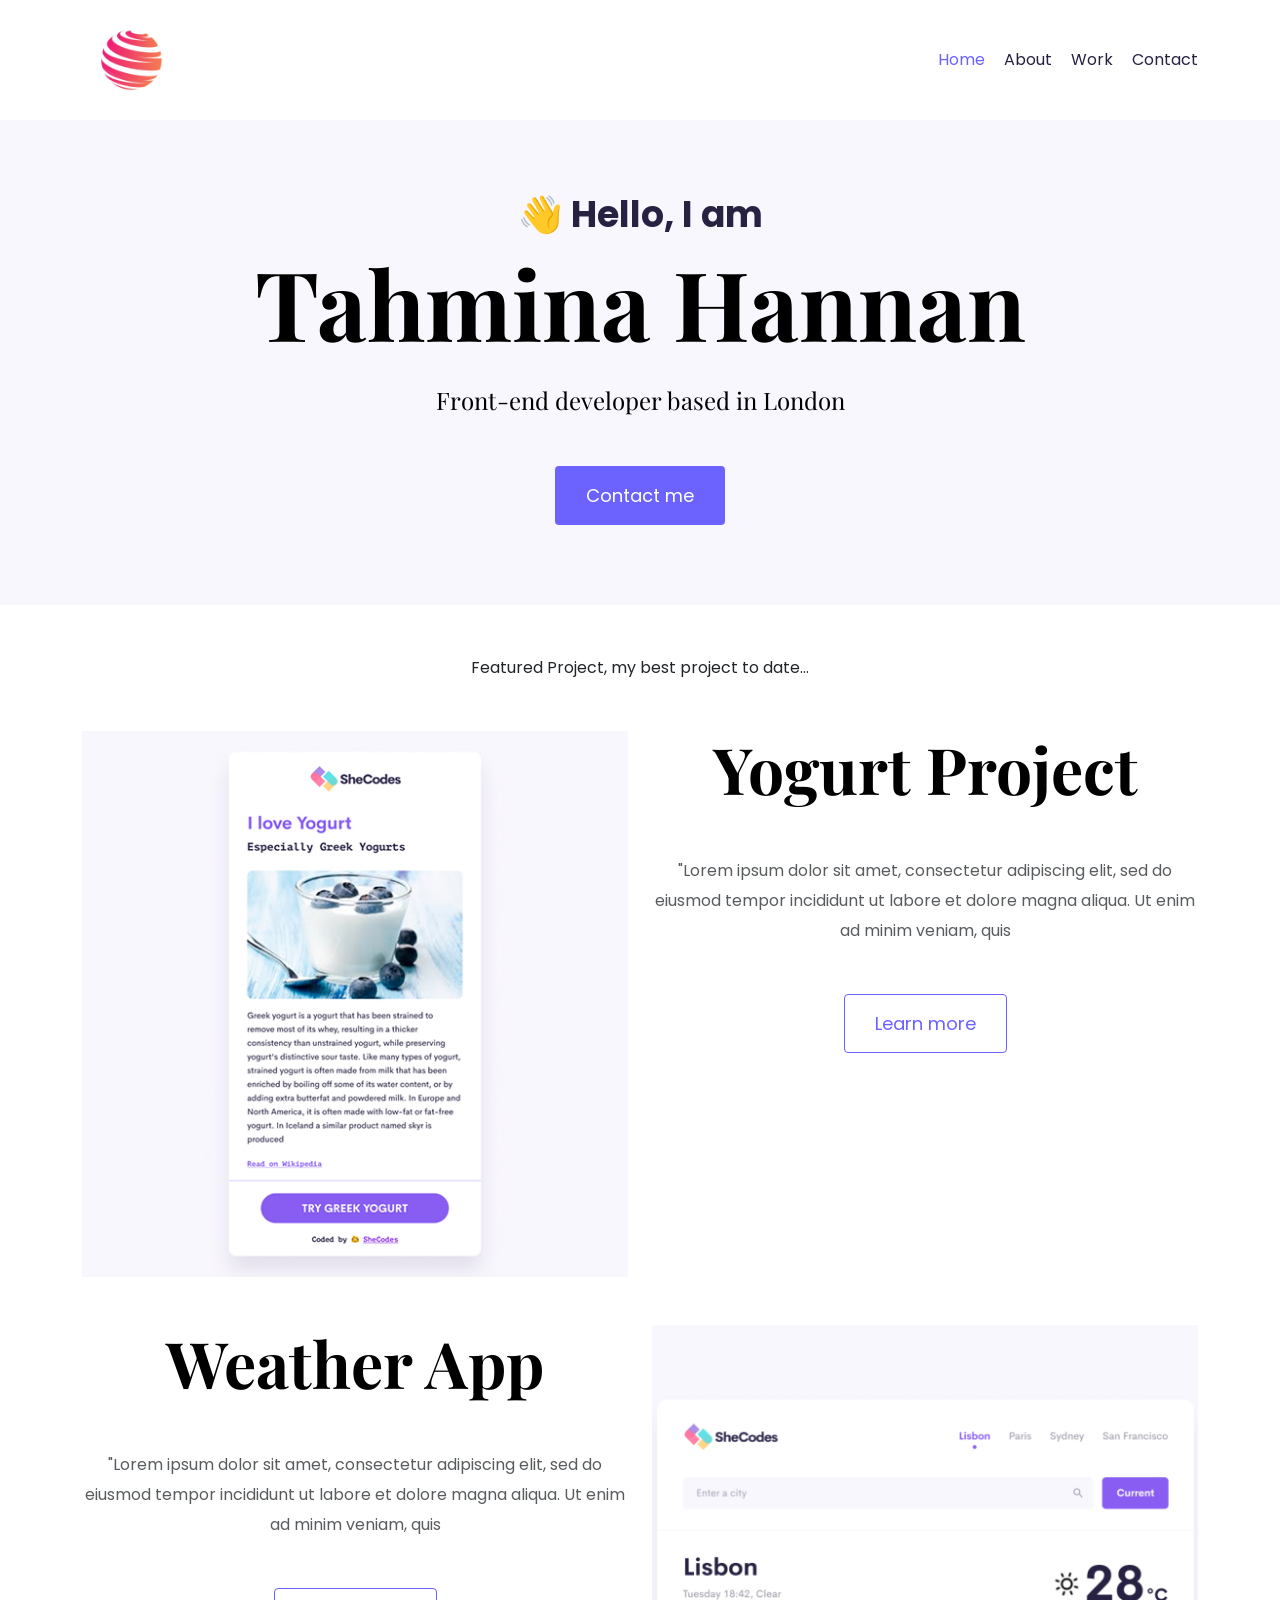
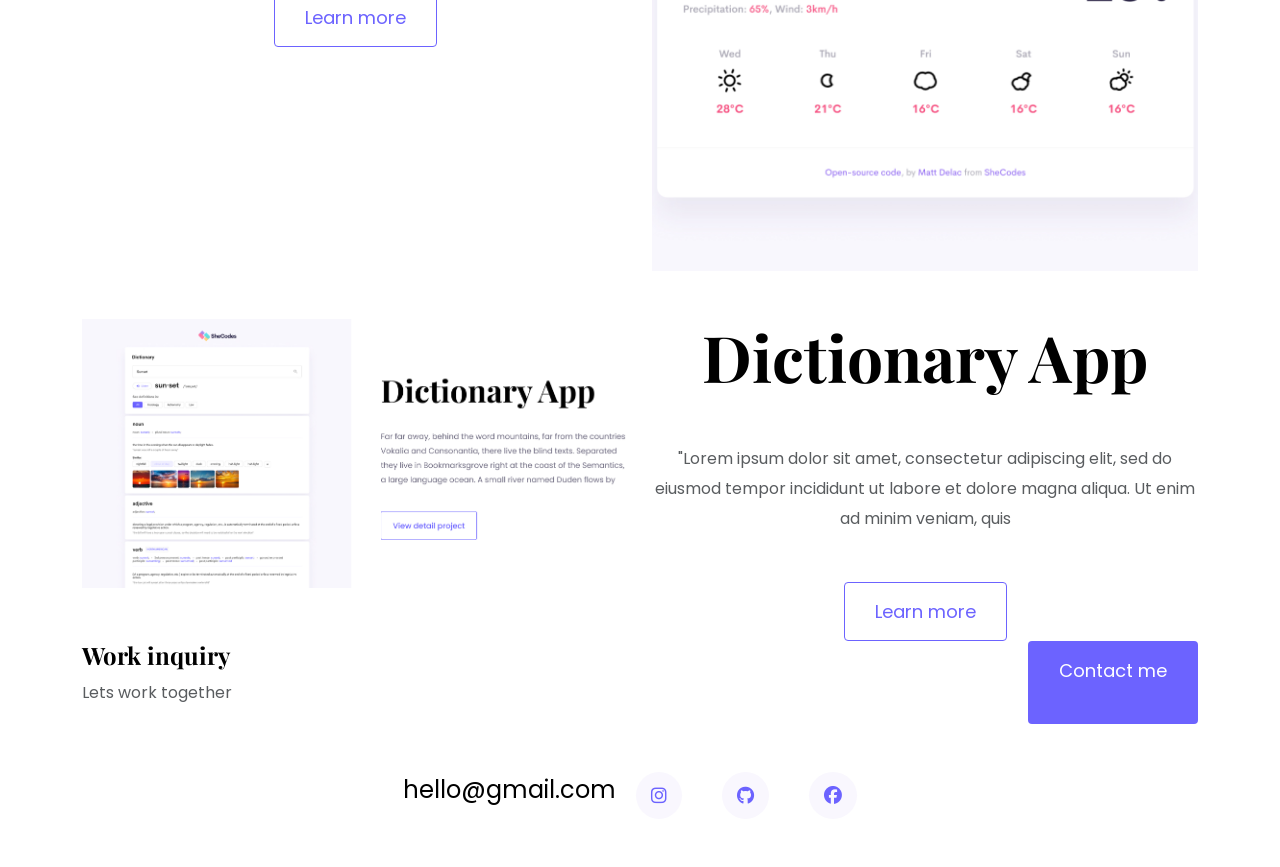
==== commit 38640d93: "added footer" ====
--- a/index.html
+++ b/index.html
@@ -27,6 +27,12 @@
     ></script>
     <link rel="stylesheet" href="styles/portfolio.css" />
     <meta name="viewport" content="width=device-width, initial-scale=1.0" />
+
+    <link
+      rel="stylesheet"
+      href="https://cdnjs.cloudflare.com/ajax/libs/font-awesome/6.5.2/css/all.min.css"
+    />
+
     <title>Homepage</title>
   </head>
 
@@ -110,6 +116,34 @@
           </div>
         </div>
       </div>
+
+      <div class="contact-box justify-content-between mb-5 d-none d-md-flex">
+        <div>
+          <h4>Work inquiry</h4>
+          <p class="text-muted">Lets work together</p>
+        </div>
+        <a href="" class="btn btn-branding"> Contact me</a>
+      </div>
+
+      <footer class="d-flex justify-content-center mb-5">
+        <a href="mailto:hello@gmail.com" class="email-link">
+          hello@gmail.com
+        </a>
+
+        <div class="social-links d-flex justify-content-center">
+          <a href="https://www.instagram.com/hello" target="_blank">
+            <i class="fab fa-instagram"></i>
+          </a>
+
+          <a href="https://www.github.com/hello" target="_blank">
+            <i class="fab fa-github"></i>
+          </a>
+
+          <a href="https://www.facebook.com/hello" target="_blank">
+            <i class="fab fa-facebook"></i>
+          </a>
+        </div>
+      </footer>
     </div>
   </body>
 </html>
--- a/styles/portfolio.css
+++ b/styles/portfolio.css
@@ -89,6 +89,42 @@
   color: var(--branding-color);
 }
 
+footer {
+  margin: 60px opx;
+}
+
+footer .email-link {
+  text-decoration: none;
+  color: black;
+  font-size: 24px;
+  text-align: center;
+}
+
+footer .email-link:hover {
+  color: var(--branding-color);
+}
+
+footer .social-links a {
+  margin: 0 20px;
+  color: var(--branding-color);
+  background: var(--secondary-color);
+  padding: 10px 15px;
+  border-radius: 50%;
+  font-size: 18px;
+  transition: all 150ms ease;
+}
+
+footer .social-links a:hover {
+  color: white;
+  background: var(--branding-color);
+}
+
+footer .contact-box {
+  background: var(--secondary-color);
+  padding: 30px;
+  border-radius: 10px;
+}
+
 .hero p {
   font-size: 36px;
   font-weight: bold;
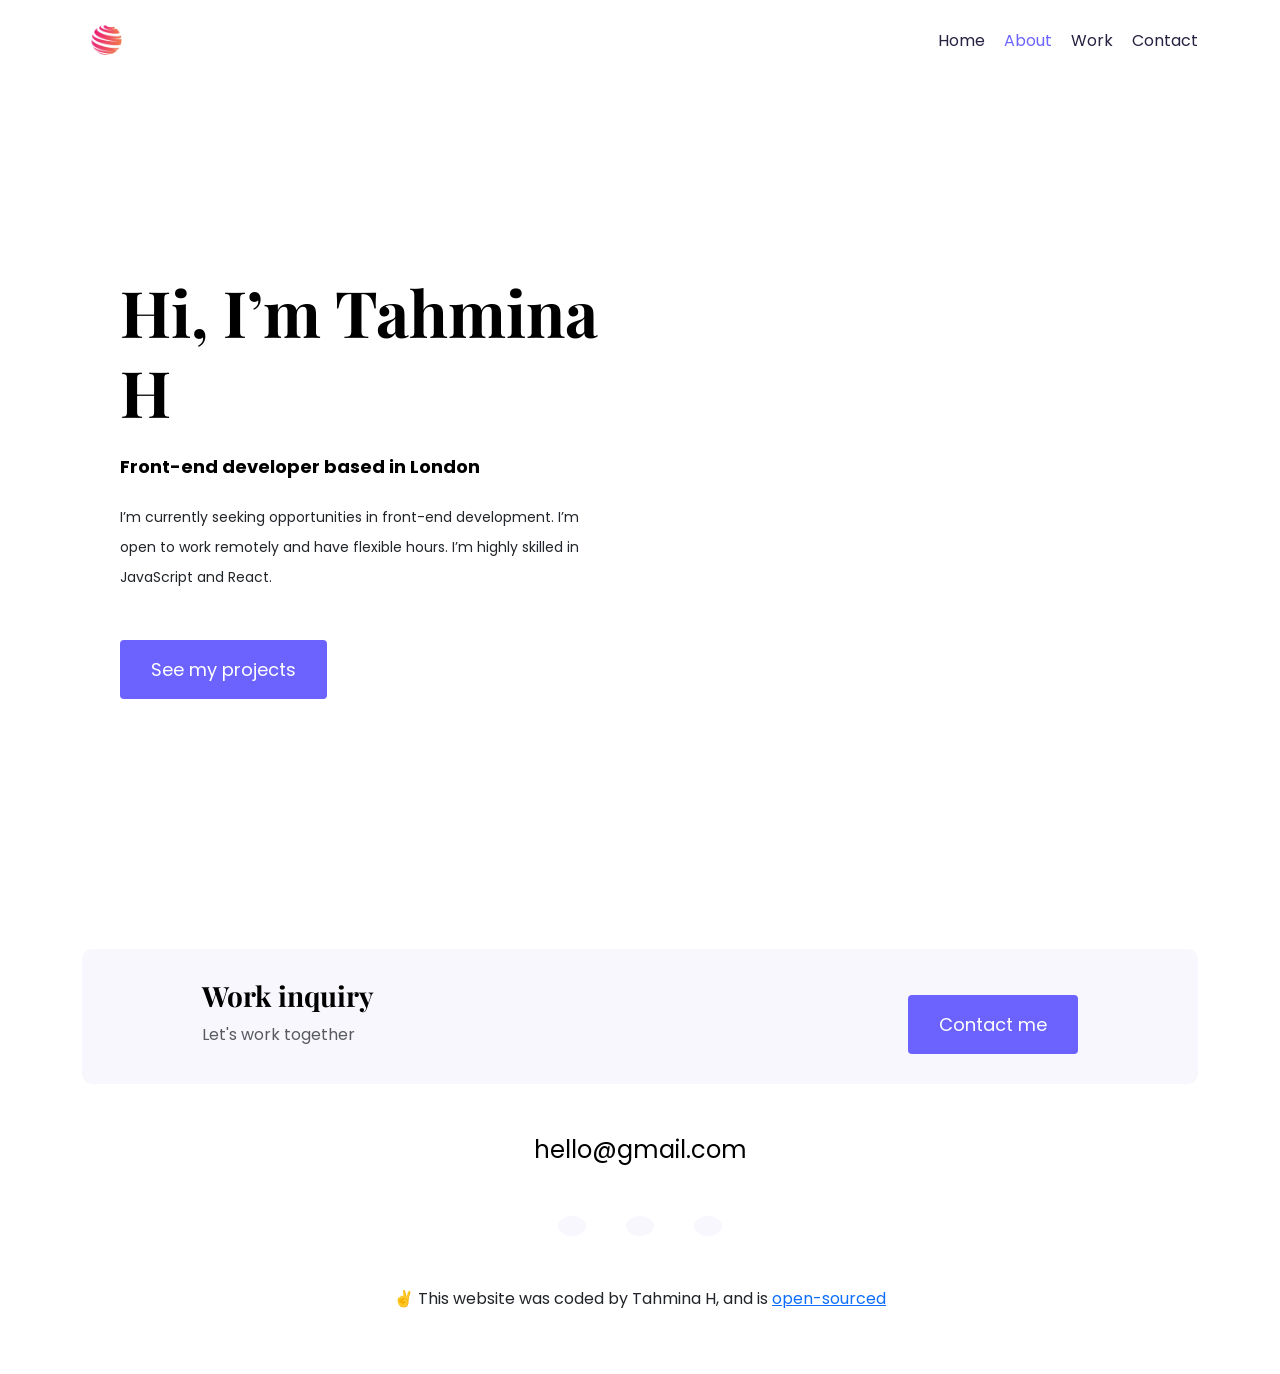
==== commit 7cf29145: "fixed coding in line with Matts code" ====
--- a/index.html
+++ b/index.html
@@ -2,148 +2,133 @@
 <html lang="en">
   <head>
     <meta charset="UTF-8" />
+    <meta http-equiv="X-UA-Compatible" content="IE=edge" />
+    <meta name="viewport" content="width=device-width, initial-scale=1.0" />
+    <title>SheCodes Portfolio</title>
 
     <link
-      href="https://cdn.jsdelivr.net/npm/bootstrap@5.3.8/dist/css/bootstrap.min.css"
+      href="https://cdn.jsdelivr.net/npm/bootstrap@5.0.0-beta2/dist/css/bootstrap.min.css"
       rel="stylesheet"
-      integrity="sha384-sRIl4kxILFvY47J16cr9ZwB07vP4J8+LH7qKQnuqkuIAvNWLzeN8tE5YBujZqJLB"
+      integrity="sha384-BmbxuPwQa2lc/FVzBcNJ7UAyJxM6wuqIj61tLrc4wSX0szH/Ev+nYRRuWlolflfl"
       crossorigin="anonymous"
     />
-
+    <link rel="preconnect" href="https://fonts.gstatic.com" />
     <link
-      href="https://fonts.googleapis.com/css2?family=Playfair+Display:wght@700&family=Poppins:wght@500;700;800&display=swap"
+      href="https://fonts.googleapis.com/css2?family=Playfair+Display:wght@700&family=Poppins:wght@500;700&display=swap"
       rel="stylesheet"
     />
-
-    <link
-      href="https://fonts.googleapis.com/css2?family=Playfair+Display:wght@700&family=Poppins:wght@500;700;800&display=swap"
-      rel="stylesheet"
-    />
+    <link rel="stylesheet" href="styles/portfolio.css" />
 
     <script
-      src="https://cdn.jsdelivr.net/npm/bootstrap@5.3.8/dist/js/bootstrap.bundle.min.js"
-      integrity="sha384-FKyoEForCGlyvwx9Hj09JcYn3nv7wiPVlz7YYwJrWVcXK/BmnVDxM+D2scQbITxI"
+      src="https://cdn.jsdelivr.net/npm/bootstrap@5.0.0-beta2/dist/js/bootstrap.bundle.min.js"
+      integrity="sha384-b5kHyXgcpbZJO/tY9Ul7kGkf1S0CWuKcCD38l8YkeH8z8QjE0GmW1gYU5S9FOnJ0"
       crossorigin="anonymous"
     ></script>
-    <link rel="stylesheet" href="styles/portfolio.css" />
-    <meta name="viewport" content="width=device-width, initial-scale=1.0" />
-
-    <link
-      rel="stylesheet"
-      href="https://cdnjs.cloudflare.com/ajax/libs/font-awesome/6.5.2/css/all.min.css"
-    />
-
-    <title>Homepage</title>
+    <script
+      src="https://kit.fontawesome.com/ddc3ee268a.js"
+      crossorigin="anonymous"
+    ></script>
   </head>
-
   <body>
     <div class="container">
-      <nav class="d-flex justify-content-between align-items-center">
-        <a href="/">
-          <img src="images/logo.jpg" class="logo" alt="Logo" />
+      <nav class="d-flex justify-content-between">
+        <a href="/" title="Homepage">
+          <img
+            src="images/logo.jpg"
+            class="logo d-none d-md-block"
+            alt="Logo"
+          />
+          <img
+            src="images/logo-small.jpg"
+            class="logo d-block d-md-none"
+            alt="small Logo"
+          />
         </a>
         <ul>
-          <li class="active"><a href="/">Home</a></li>
-          <li><a href="/about.html">About</a></li>
-          <li><a href="/work.html">Work</a></li>
-          <li><a href="/contact.html">Contact</a></li>
+          <li>
+            <a href="/" title="Homepage"> Home</a>
+          </li>
+          <li class="active">
+            <a href="/about.html" title="About me"> About</a>
+          </li>
+          <li>
+            <a href="/work.html" title="My work"> Work</a>
+          </li>
+          <li>
+            <a href="/contact.html" title="Contact me"> Contact</a>
+          </li>
         </ul>
       </nav>
     </div>
-
-    <div class="hero">
-      <p>👋 Hello, I am</p>
-
-      <h1>Tahmina Hannan</h1>
-      <h2 class="mb-5">Front-end developer based in London</h2>
-
-      <div>
-        <a href="#" class="btn btn-branding">Contact me</a>
+    <div class="content-container container">
+      <div class="row">
+        <div class="col-lg-6">
+          <div class="content">
+            <h1 class="mb-4">Hi, I’m Tahmina H</h1>
+            <h2 class="mb-4">Front-end developer based in London</h2>
+            <p class="mb-5">
+              I’m currently seeking opportunities in front-end development. I’m
+              open to work remotely and have flexible hours. I’m highly skilled
+              in JavaScript and React.
+            </p>
+            <a href="/work.html" class="btn btn-branding">See my projects</a>
+          </div>
+        </div>
+        <div class="col-lg-6">
+          <img src="images/patricia.png" alt="" class="img-fluid" />
+        </div>
       </div>
     </div>
-    <p class="text-center m-5">Featured Project, my best project to date...</p>
-    <div class="container">
-      <!-- Yoghurt project -->
-      <div class="row mb-5">
-        <div class="col d-none d-lg-block">
-          <img src="images/yoghurt.jpg" class="img-fluid" alt="" />
+    <footer class="container">
+      <div class="contact-box justify-content-between mb-5 d-none d-md-flex">
+        <div>
+          <h3>Work inquiry</h3>
+          <p class="text-muted">Let's work together</p>
         </div>
-        <div class="col">
-          <div class="project-description">
-            <h2 class="mb-5">Yogurt Project</h2>
-            <p class="mb-5 text-muted">
-              "Lorem ipsum dolor sit amet, consectetur adipiscing elit, sed do
-              eiusmod tempor incididunt ut labore et dolore magna aliqua. Ut
-              enim ad minim veniam, quis
-            </p>
-            <a href="" class="btn btn-branding-outline"> Learn more </a>
-          </div>
+        <div>
+          <a
+            href="/contact.html"
+            class="btn btn-branding mt-3"
+            title="Contact me"
+          >
+            Contact me
+          </a>
         </div>
       </div>
-
-      <!-- Weather project -->
-      <div class="row mb-5">
-        <div class="col">
-          <div class="project-description">
-            <h2 class="mb-5">Weather App</h2>
-            <p class="mb-5 text-muted">
-              "Lorem ipsum dolor sit amet, consectetur adipiscing elit, sed do
-              eiusmod tempor incididunt ut labore et dolore magna aliqua. Ut
-              enim ad minim veniam, quis
-            </p>
-            <a href="" class="btn btn-branding-outline"> Learn more </a>
-          </div>
-        </div>
-        <div class="col d-none d-lg-block">
-          <img src="images/weather.jpg" class="img-fluid" alt="" />
-        </div>
-      </div>
-
-      <!-- Dictionary project -->
-      <div class="row">
-        <div class="col d-none d-lg-block">
-          <img src="images/Dictionary.jpg" class="img-fluid" alt="" />
-        </div>
-        <div class="col">
-          <div class="project-description">
-            <h2 class="mb-5">Dictionary App</h2>
-            <p class="mb-5 text-muted">
-              "Lorem ipsum dolor sit amet, consectetur adipiscing elit, sed do
-              eiusmod tempor incididunt ut labore et dolore magna aliqua. Ut
-              enim ad minim veniam, quis
-            </p>
-            <a href="" class="btn btn-branding-outline"> Learn more </a>
-          </div>
-        </div>
-      </div>
-
-      <div class="contact-box justify-content-between mb-5 d-none d-md-flex">
-        <div>
-          <h4>Work inquiry</h4>
-          <p class="text-muted">Lets work together</p>
-        </div>
-        <a href="" class="btn btn-branding"> Contact me</a>
-      </div>
-
-      <footer class="d-flex justify-content-center mb-5">
-        <a href="mailto:hello@gmail.com" class="email-link">
+      <div class="d-flex justify-content-center mb-5">
+        <a href="mailto:hello@gmail.com" class="email-link" title="Email me">
           hello@gmail.com
         </a>
-
-        <div class="social-links d-flex justify-content-center">
-          <a href="https://www.instagram.com/hello" target="_blank">
-            <i class="fab fa-instagram"></i>
-          </a>
-
-          <a href="https://www.github.com/hello" target="_blank">
-            <i class="fab fa-github"></i>
-          </a>
-
-          <a href="https://www.facebook.com/hello" target="_blank">
-            <i class="fab fa-facebook"></i>
-          </a>
-        </div>
-      </footer>
-    </div>
+      </div>
+      <div class="social-links d-flex justify-content-center">
+        <a
+          href="https://www.github.com/hello"
+          target="_blank"
+          title="GitHub Profile"
+        >
+          <i class="fab fa-github"></i>
+        </a>
+        <a
+          href="https://www.instragram.com/hello"
+          target="_blank"
+          title="instragram Profile"
+        >
+          <i class="fab fa-instagram"></i>
+        </a>
+        <a
+          href="https://www.twitter.com/hello"
+          target="_blank"
+          title="Twitter Profile"
+        >
+          <i class="fab fa-twitter"></i>
+        </a>
+      </div>
+      <p class="text-center mt-5">
+        ✌️ This website was coded by Tahmina H, and is
+        <a href="https://github.com/TahminaHannan" target="_blank">
+          open-sourced
+        </a>
+      </p>
+    </footer>
   </body>
 </html>
--- a/styles/portfolio.css
+++ b/styles/portfolio.css
@@ -1,6 +1,3 @@
-/* font-family: "Poppins", sans-serif; */
-/* font-family: "Playfair Display", serif; */
-
 :root {
   --branding-color: #6c63ff;
   --secondary-color: #f9f7fe;
@@ -32,6 +29,10 @@
   font-size: 64px;
 }
 
+h4 {
+  font-size: 48px;
+}
+
 p {
   font-weight: normal;
   font-size: 16px;
@@ -44,22 +45,73 @@
   padding: 160px 20px;
 }
 
-.hero {
-  padding: 80px 20px;
+.hero p {
+  font-size: 36px;
+  font-weight: bold;
+  margin: 0;
+  color: #272142;
+}
+
+.hero h2 {
+  font-family: var(--heading-font-family);
+  font-weight: normal;
+  line-height: 1.5;
+  font-size: 24px;
+}
+
+.content-container {
+  padding: 160px 20px;
+}
+
+.content h1 {
+  font-size: 64px;
+  line-height: 80px;
+}
+
+.content h2 {
+  font-size: 18px;
+  font-family: var(--default-font-family);
+}
+
+.content h3 {
+  font-size: 24px;
+  line-height: 1.5;
+
+  font-family: var(--default-font-family);
+}
+
+.content p {
+  font-size: 14px;
 }
 
 .content {
-  text-align: center;
-  padding: 0;
-}
-
-.project-description {
-  padding: 0;
-  text-align: center;
+  margin: 30px;
+}
+
+.btn-branding {
+  background: var(--branding-color);
+  border-radius: 4px;
+  color: white;
+  font-size: 18px;
+  line-height: 27px;
+  padding: 15px 30px;
+}
+
+.btn-branding-outline {
+  color: var(--branding-color);
+  border: 1px solid var(--branding-color);
+  border-radius: 4px;
+  font-size: 18px;
+  line-height: 27px;
+  padding: 15px 30px;
+}
+
+.project-desciption {
+  padding: 120px 60px;
 }
 
 .logo {
-  max-height: 80px;
+  max-height: 40px;
 }
 
 nav {
@@ -67,8 +119,8 @@
 }
 
 nav ul {
+  padding: 0;
   margin: 0;
-  padding: 0;
 }
 
 nav li {
@@ -90,14 +142,23 @@
 }
 
 footer {
-  margin: 60px opx;
+  margin: 60px 0;
+}
+
+footer .contact-box {
+  background: var(--secondary-color);
+  padding: 30px 120px;
+  border-radius: 10px;
+}
+
+footer .contact-box p {
+  margin: 0;
 }
 
 footer .email-link {
   text-decoration: none;
   color: black;
   font-size: 24px;
-  text-align: center;
 }
 
 footer .email-link:hover {
@@ -108,10 +169,10 @@
   margin: 0 20px;
   color: var(--branding-color);
   background: var(--secondary-color);
-  padding: 10px 15px;
+  padding: 10px 14px;
   border-radius: 50%;
   font-size: 18px;
-  transition: all 150ms ease;
+  transition: all 100ms ease-in-out;
 }
 
 footer .social-links a:hover {
@@ -119,91 +180,31 @@
   background: var(--branding-color);
 }
 
-footer .contact-box {
-  background: var(--secondary-color);
-  padding: 30px;
-  border-radius: 10px;
-}
-
-.hero p {
-  font-size: 36px;
-  font-weight: bold;
-  margin: 0;
-  color: #272142;
-}
-
-.hero h2 {
-  font-family: var(--heading-font-family);
-  font-weight: normal;
-  line-height: 1.5;
-  font-size: 24px;
-}
-
-.content-container {
-  padding: 160px 20px;
-}
-
-.content h1 {
-  font-size: 64px;
-  line-height: 80px;
-}
-
-.content h2 {
-  font-size: 18px;
-  font-family: var(--default-font-family);
-}
-
-.content h3 {
-  font-size: 24px;
-  line-height: 1.5;
-  margin-bottom: 20px 0px 0px;
-  font-family: var(--default-font-family);
-}
-
-.content p {
-  font-size: 14px;
-}
-
-.content {
-  margin: 30px;
-}
-
-.btn-branding {
-  background: var(--branding-color);
-  border-radius: 4px;
-  color: white;
-  font-size: 18px;
-  line-height: 27px;
-  padding: 15px 30px;
-}
-
-.btn-branding-outline {
-  color: var(--branding-color);
-  border: 1px solid var(--branding-color);
-  border-radius: 4px;
-  font-size: 18px;
-  line-height: 27px;
-  padding: 15px 30px;
-}
-
 @media (max-width: 900px) {
   h1 {
     font-size: 44px;
-    line-height: 56px;
+    line-height: 1.5;
   }
 
   h2 {
     font-size: 44px;
   }
 
-  .project-description {
+  h4 {
+    font-size: 26px;
+  }
+
+  .hero {
+    padding: 80px 20px;
+  }
+
+  .content {
     text-align: center;
-    padding: 0 20px;
-  }
-}
-
-.content img {
-  width: 100%;
-  height: 300px;
-  object-fit: cover;
-}
+    padding: 0;
+  }
+
+  .project-desciption {
+    padding: 0;
+    text-align: center;
+  }
+}
